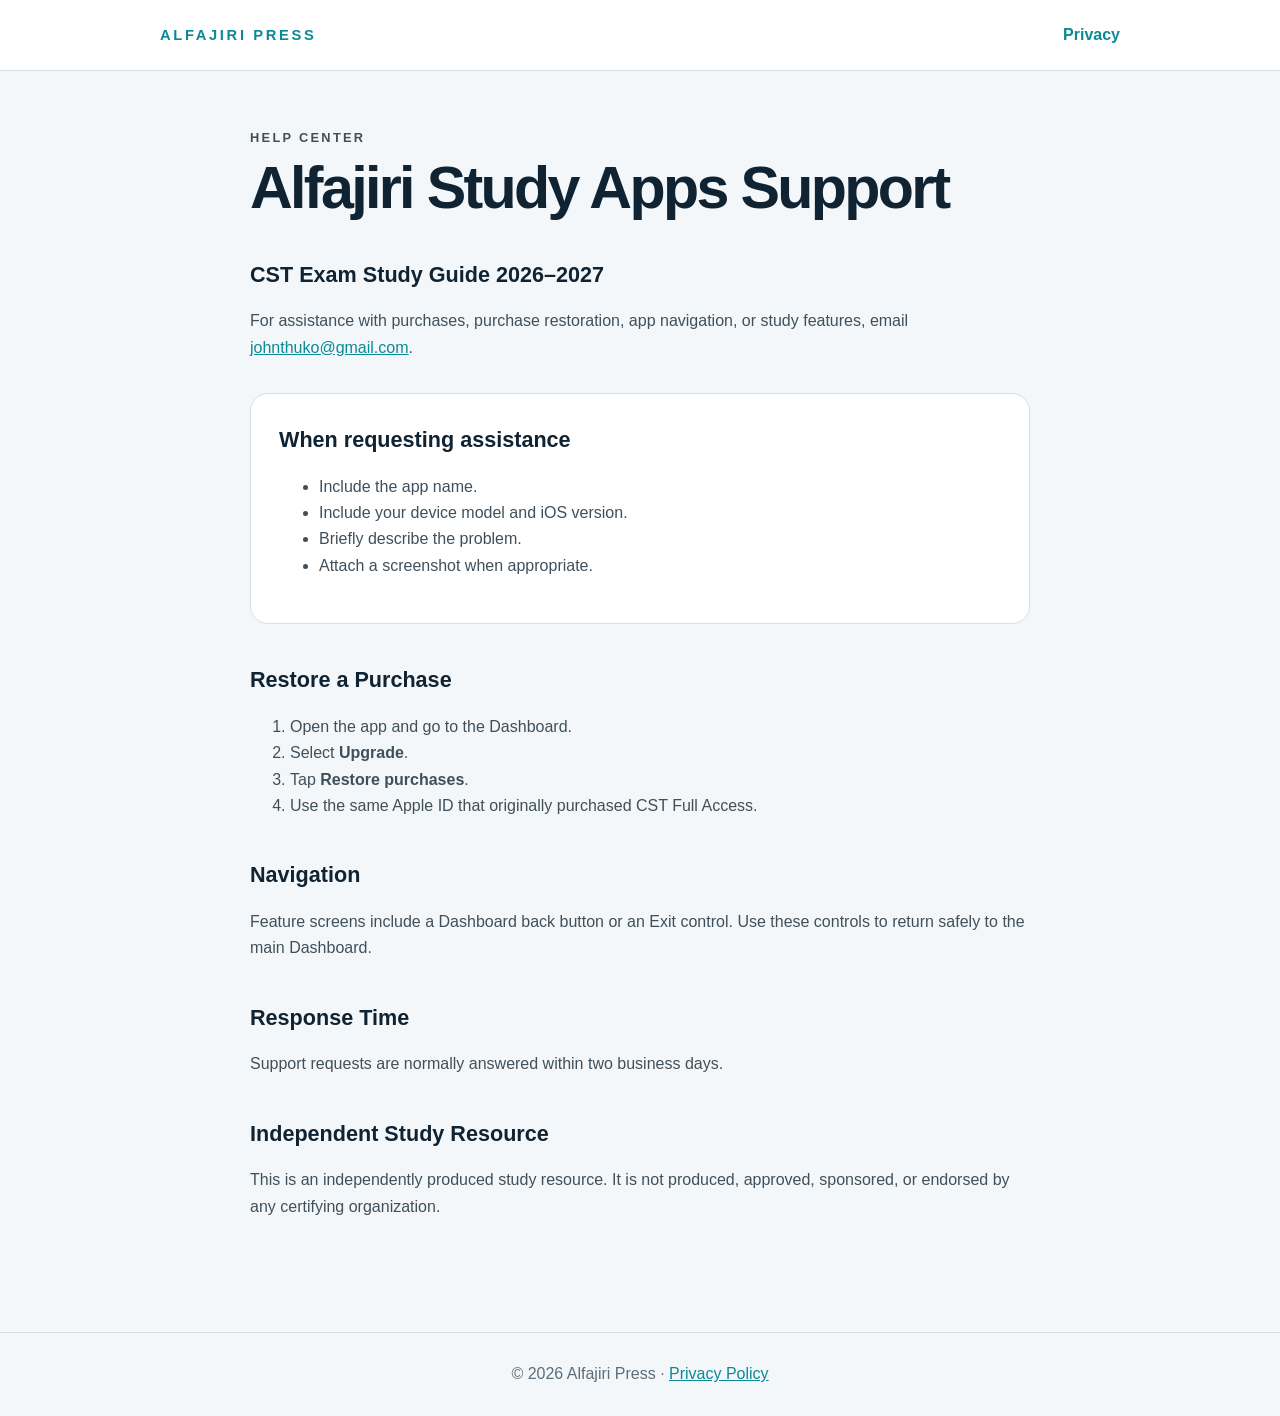
==== support.html @ 4447e6ec "Add files via upload Add privacy and support pages" ====
<!doctype html>
<html lang="en">
<head>
  <meta charset="utf-8">
  <meta name="viewport" content="width=device-width, initial-scale=1">
  <title>App Support | Alfajiri Apps</title>
  <meta name="description" content="Support for Alfajiri Press study applications.">
  <link rel="stylesheet" href="styles.css">
</head>
<body>
  <header class="site-header">
    <a class="brand" href="index.html">ALFAJIRI PRESS</a>
    <nav><a href="privacy.html">Privacy</a></nav>
  </header>
  <main class="container article">
    <p class="eyebrow">HELP CENTER</p>
    <h1>Alfajiri Study Apps Support</h1>

    <h2>CST Exam Study Guide 2026–2027</h2>
    <p>For assistance with purchases, purchase restoration, app navigation, or study features, email <a href="mailto:johnthuko@gmail.com">johnthuko@gmail.com</a>.</p>

    <div class="notice">
      <h2>When requesting assistance</h2>
      <ul>
        <li>Include the app name.</li>
        <li>Include your device model and iOS version.</li>
        <li>Briefly describe the problem.</li>
        <li>Attach a screenshot when appropriate.</li>
      </ul>
    </div>

    <h2>Restore a Purchase</h2>
    <ol>
      <li>Open the app and go to the Dashboard.</li>
      <li>Select <strong>Upgrade</strong>.</li>
      <li>Tap <strong>Restore purchases</strong>.</li>
      <li>Use the same Apple ID that originally purchased CST Full Access.</li>
    </ol>

    <h2>Navigation</h2>
    <p>Feature screens include a Dashboard back button or an Exit control. Use these controls to return safely to the main Dashboard.</p>

    <h2>Response Time</h2>
    <p>Support requests are normally answered within two business days.</p>

    <h2>Independent Study Resource</h2>
    <p>This is an independently produced study resource. It is not produced, approved, sponsored, or endorsed by any certifying organization.</p>
  </main>
  <footer>© 2026 Alfajiri Press · <a href="privacy.html">Privacy Policy</a></footer>
</body>
</html>
---- styles.css ----
:root {
  --navy: #102333;
  --teal: #0b8995;
  --surface: #ffffff;
  --background: #f4f7f9;
  --muted: #5d6d79;
  --border: #d7e0e5;
}

* { box-sizing: border-box; }

body {
  margin: 0;
  color: var(--navy);
  background: var(--background);
  font-family: -apple-system, BlinkMacSystemFont, "Segoe UI", sans-serif;
  line-height: 1.65;
}

a { color: var(--teal); }

.site-header {
  display: flex;
  align-items: center;
  justify-content: space-between;
  padding: 22px max(24px, calc((100% - 960px) / 2));
  background: var(--surface);
  border-bottom: 1px solid var(--border);
}

.brand {
  color: var(--teal);
  font-size: .92rem;
  font-weight: 800;
  letter-spacing: .18em;
  text-decoration: none;
}

nav a { font-weight: 700; text-decoration: none; }

.container {
  width: min(960px, calc(100% - 40px));
  margin: 0 auto;
  padding: 72px 0 96px;
}

.eyebrow {
  margin: 0 0 8px;
  color: var(--teal);
  font-size: .8rem;
  font-weight: 800;
  letter-spacing: .18em;
}

h1 {
  max-width: 800px;
  margin: 0 0 20px;
  font-size: clamp(2.3rem, 6vw, 4.5rem);
  line-height: 1.05;
  letter-spacing: -.045em;
}

.lead { max-width: 680px; color: var(--muted); font-size: 1.25rem; }

.cards {
  display: grid;
  grid-template-columns: repeat(2, minmax(0, 1fr));
  gap: 22px;
  margin-top: 48px;
}

.card, .notice {
  padding: 28px;
  background: var(--surface);
  border: 1px solid var(--border);
  border-radius: 18px;
}

.card { color: inherit; text-decoration: none; }
.card:hover { border-color: var(--teal); transform: translateY(-2px); }
.card h2, .notice h2 { margin-top: 0; }
.card p { color: var(--muted); }

.article {
  max-width: 780px;
  padding-top: 56px;
}

.article h1 { font-size: clamp(2.3rem, 5vw, 3.7rem); }
.article h2 { margin: 38px 0 8px; font-size: 1.35rem; }
.article p, .article li { color: #3f505c; }
.updated { margin-top: -8px; color: var(--muted); }
.notice { margin: 32px 0; }
.notice h2 { margin: 0; }

footer {
  padding: 28px 20px;
  color: var(--muted);
  text-align: center;
  border-top: 1px solid var(--border);
}

@media (max-width: 640px) {
  .container { padding-top: 48px; }
  .cards { grid-template-columns: 1fr; }
}
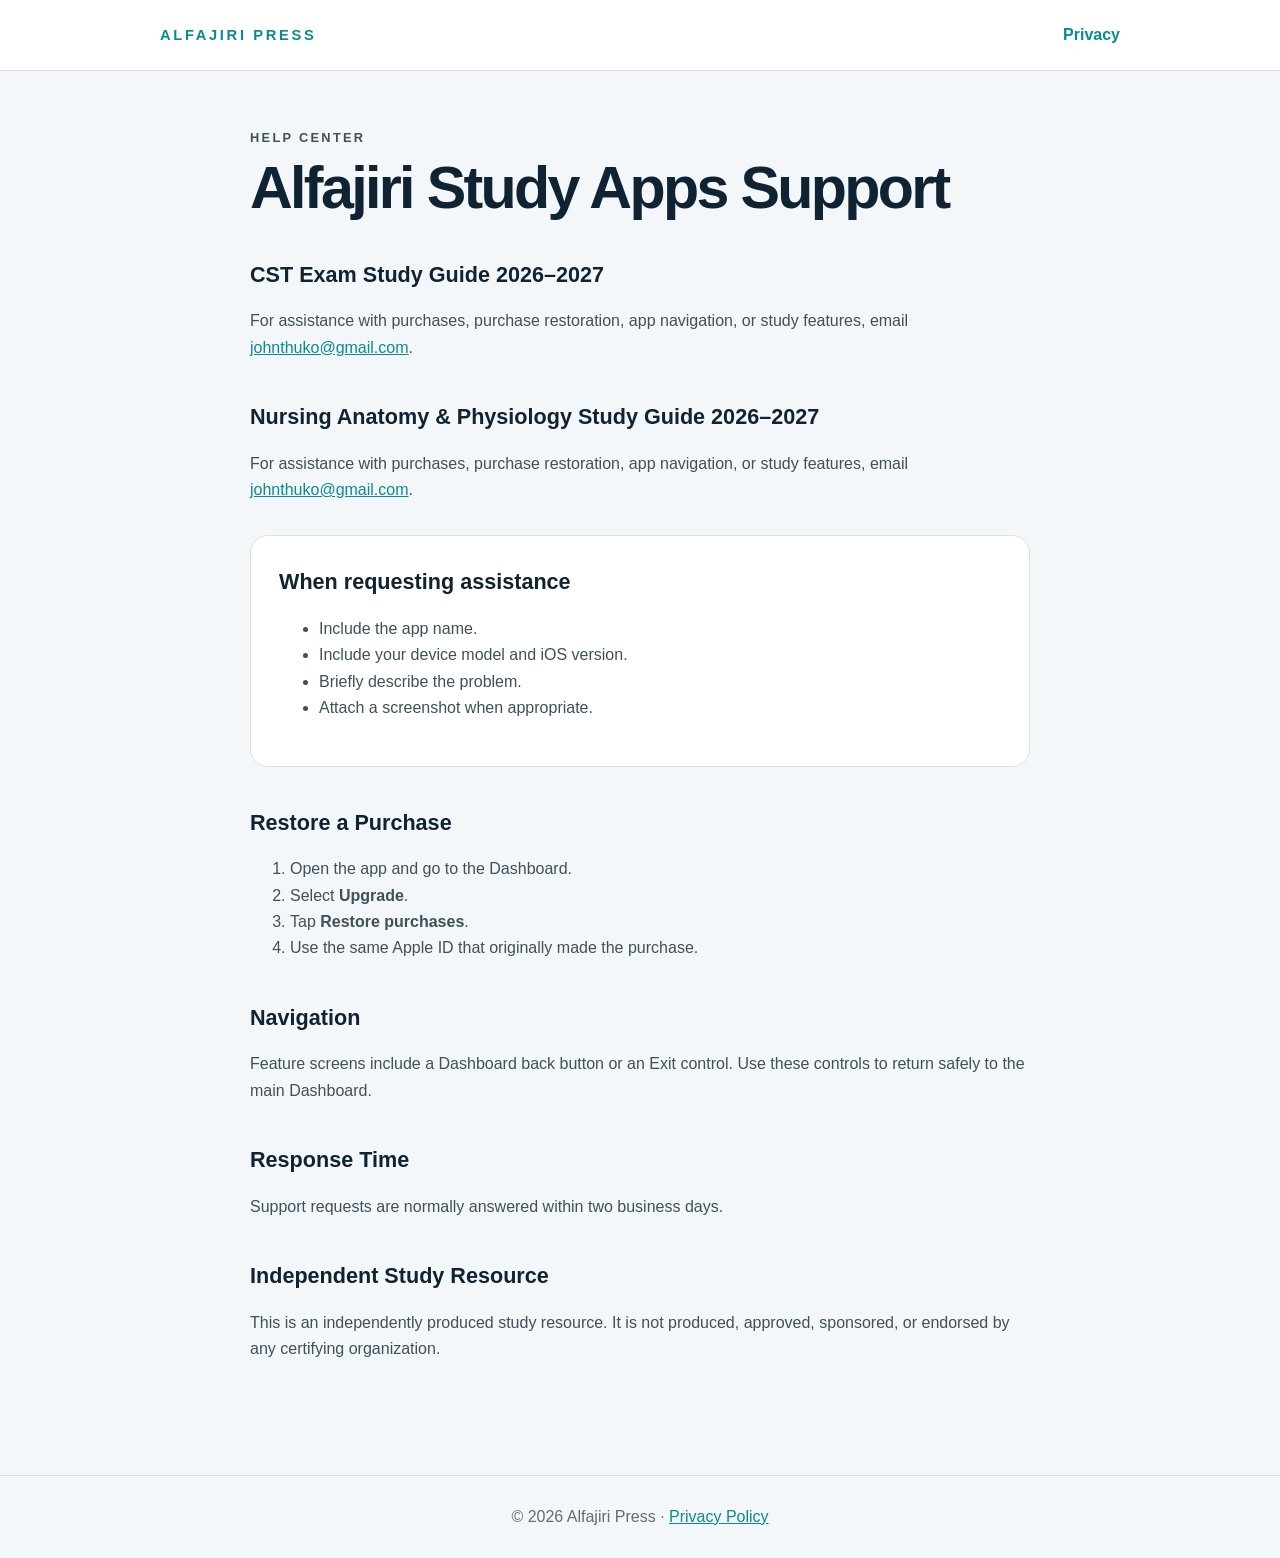
==== commit 9d87a459: "Cover both CST and Nursing A&P apps in privacy and support pages" ====
--- a/support.html
+++ b/support.html
@@ -19,6 +19,9 @@
     <h2>CST Exam Study Guide 2026–2027</h2>
     <p>For assistance with purchases, purchase restoration, app navigation, or study features, email <a href="mailto:johnthuko@gmail.com">johnthuko@gmail.com</a>.</p>
 
+    <h2>Nursing Anatomy &amp; Physiology Study Guide 2026–2027</h2>
+    <p>For assistance with purchases, purchase restoration, app navigation, or study features, email <a href="mailto:johnthuko@gmail.com">johnthuko@gmail.com</a>.</p>
+
     <div class="notice">
       <h2>When requesting assistance</h2>
       <ul>
@@ -34,7 +37,7 @@
       <li>Open the app and go to the Dashboard.</li>
       <li>Select <strong>Upgrade</strong>.</li>
       <li>Tap <strong>Restore purchases</strong>.</li>
-      <li>Use the same Apple ID that originally purchased CST Full Access.</li>
+      <li>Use the same Apple ID that originally made the purchase.</li>
     </ol>
 
     <h2>Navigation</h2>
